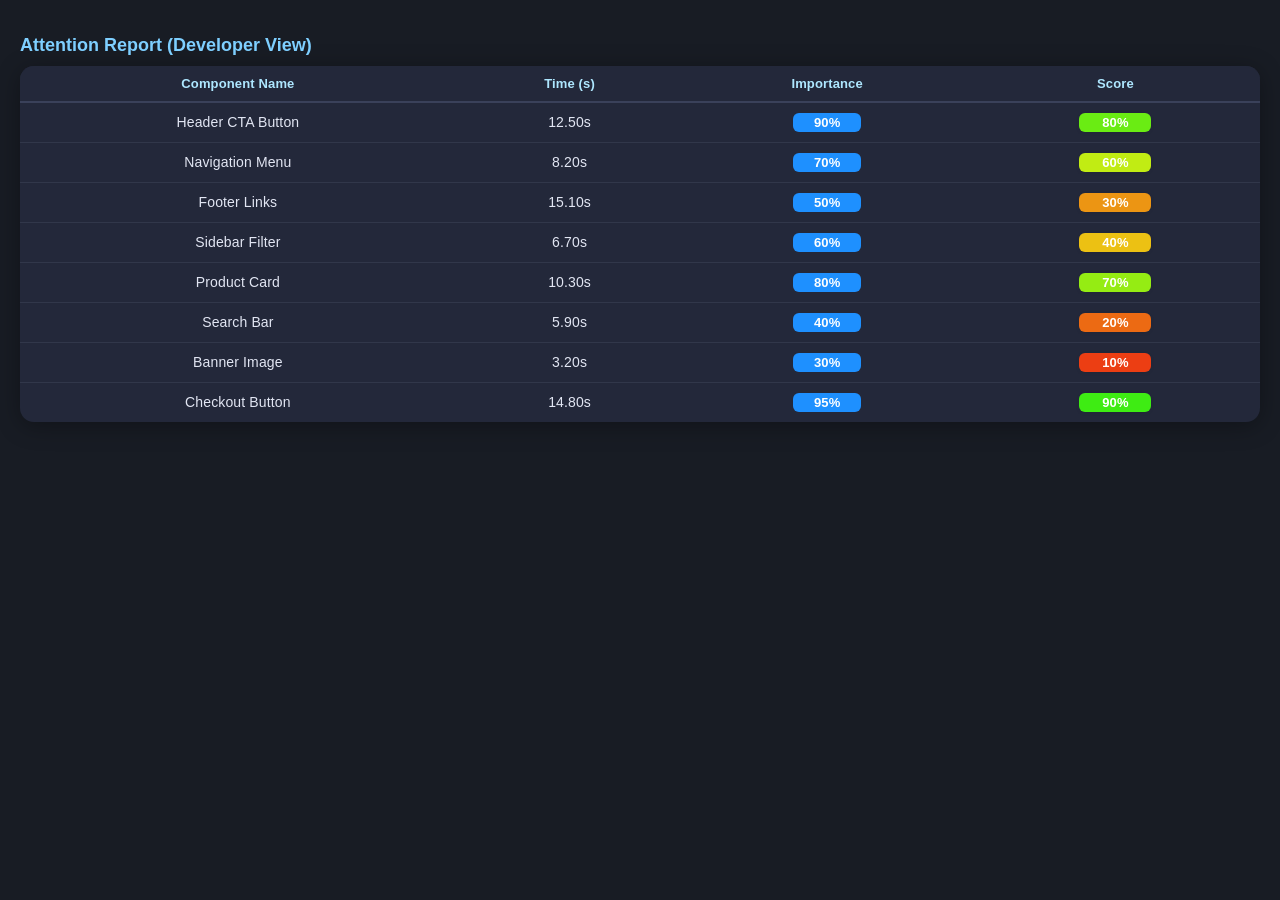
==== Report/popup.html @ 0edb5893 "base Report" ====
<!DOCTYPE html>
<html lang="en">
  <head>
    <meta charset="UTF-8" />
    <meta name="viewport" content="width=device-width, initial-scale=1.0" />
    <title>Eye Tracking Attention Analyzer</title>
    <style>
      body {
        font-family: Arial, sans-serif;
        margin: 0;
        padding: 20px;
        background: #181c24;
        min-width: 320px;
        min-height: 220px;
        color: #e2e6f3;
      }
      h2 {
        color: #7ecfff;
        font-size: 18px;
        margin-bottom: 10px;
      }
      .dev-info {
        margin-bottom: 18px;
        color: #c7d0e6;
        font-size: 13px;
      }
      table.modern-table {
        width: 100%;
        border-collapse: separate;
        border-spacing: 0;
        margin-top: 10px;
        background: #23283a;
        border-radius: 14px;
        overflow: hidden;
        box-shadow: 0 4px 24px rgba(0, 0, 0, 0.32);
        font-size: 14px;
        letter-spacing: 0.01em;
      }
      .modern-table th,
      .modern-table td {
        padding: 10px 14px;
        text-align: center;
        border-bottom: 1px solid #31374a;
        transition: background 0.2s;
      }
      .modern-table th {
        background: #23283a;
        color: #aee7ff;
        font-weight: 700;
        font-size: 13px;
        border-bottom: 2px solid #3a415a;
      }
      .modern-table tr:last-child td {
        border-bottom: none;
      }
      .modern-table tbody tr:hover td {
        background: #2e3448;
      }
      .modern-table td span {
        font-size: 13px;
      }
      .importance-badge {
        background: #1e90ff;
        color: #fff;
        padding: 2px 10px;
        border-radius: 6px;
        font-weight: 600;
        letter-spacing: 0.01em;
        display: inline-block;
        min-width: 48px;
      }
    </style>
  </head>
  <body>
    <h2>Attention Report (Developer View)</h2>

    <div id="report-table"></div>
    <script src="reportData.js"></script>
  </body>
</html>
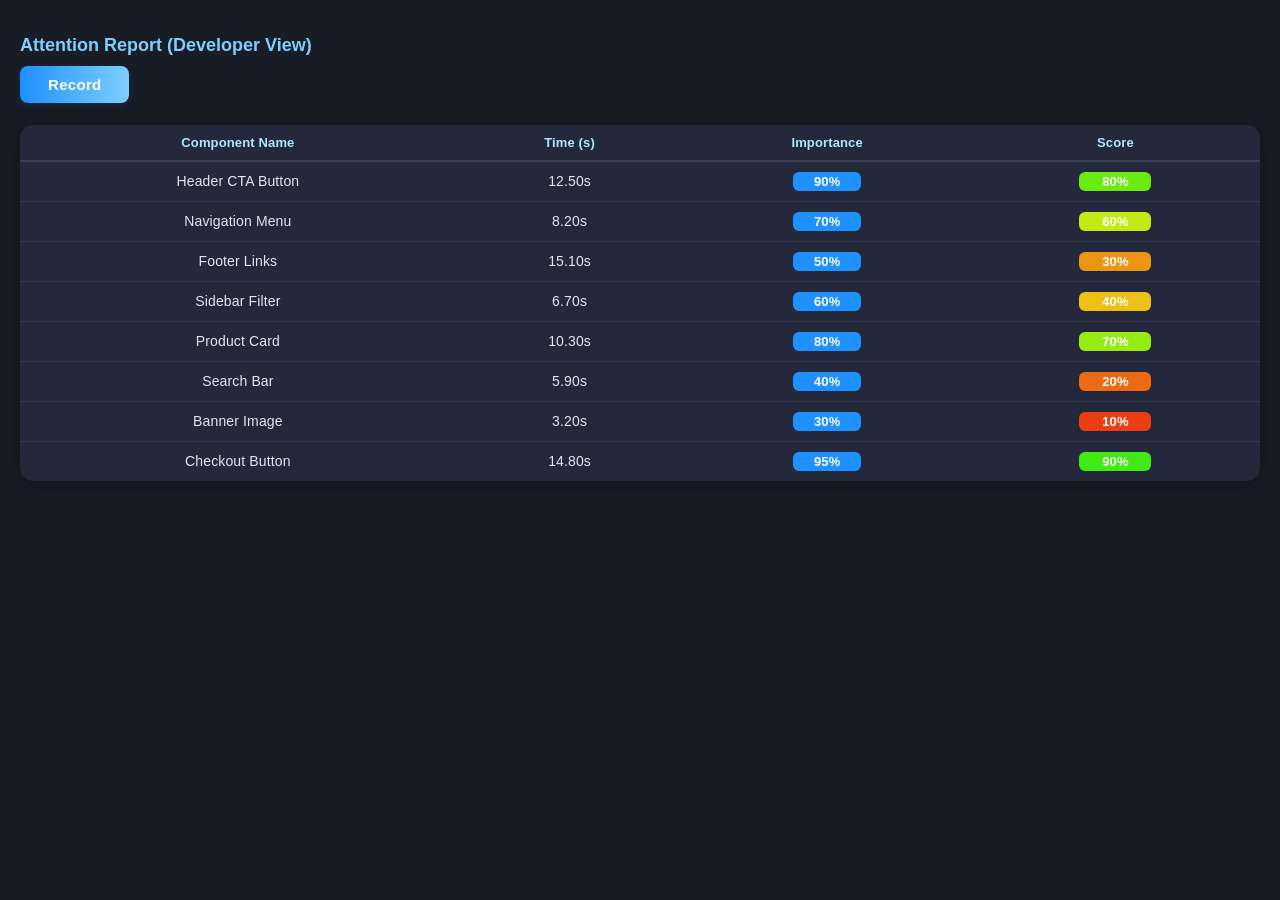
==== commit dbbd284d: "created page linking on extension" ====
--- a/Report/popup.html
+++ b/Report/popup.html
@@ -69,10 +69,37 @@
         display: inline-block;
         min-width: 48px;
       }
+      .modern-btn {
+        background: linear-gradient(90deg, #1e90ff 0%, #7ecfff 100%);
+        color: #fff;
+        border: none;
+        border-radius: 8px;
+        padding: 10px 28px;
+        font-size: 15px;
+        font-weight: 600;
+        letter-spacing: 0.02em;
+        box-shadow: 0 2px 8px rgba(30, 144, 255, 0.15);
+        cursor: pointer;
+        transition: background 0.2s, transform 0.15s, box-shadow 0.2s;
+        margin-bottom: 12px;
+      }
+      .modern-btn:hover,
+      .modern-btn:focus {
+        background: linear-gradient(90deg, #339dff 0%, #aee7ff 100%);
+        color: #23283a;
+        transform: translateY(-2px) scale(1.03);
+        box-shadow: 0 4px 16px rgba(30, 144, 255, 0.22);
+        outline: none;
+      }
     </style>
   </head>
   <body>
-    <h2>Attention Report (Developer View)</h2>
+    <div>
+      <h2>Attention Report (Developer View)</h2>
+      <button class="modern-btn" id="recordBtn">
+        Record
+      </button>
+    </div>
 
     <div id="report-table"></div>
     <script src="reportData.js"></script>
